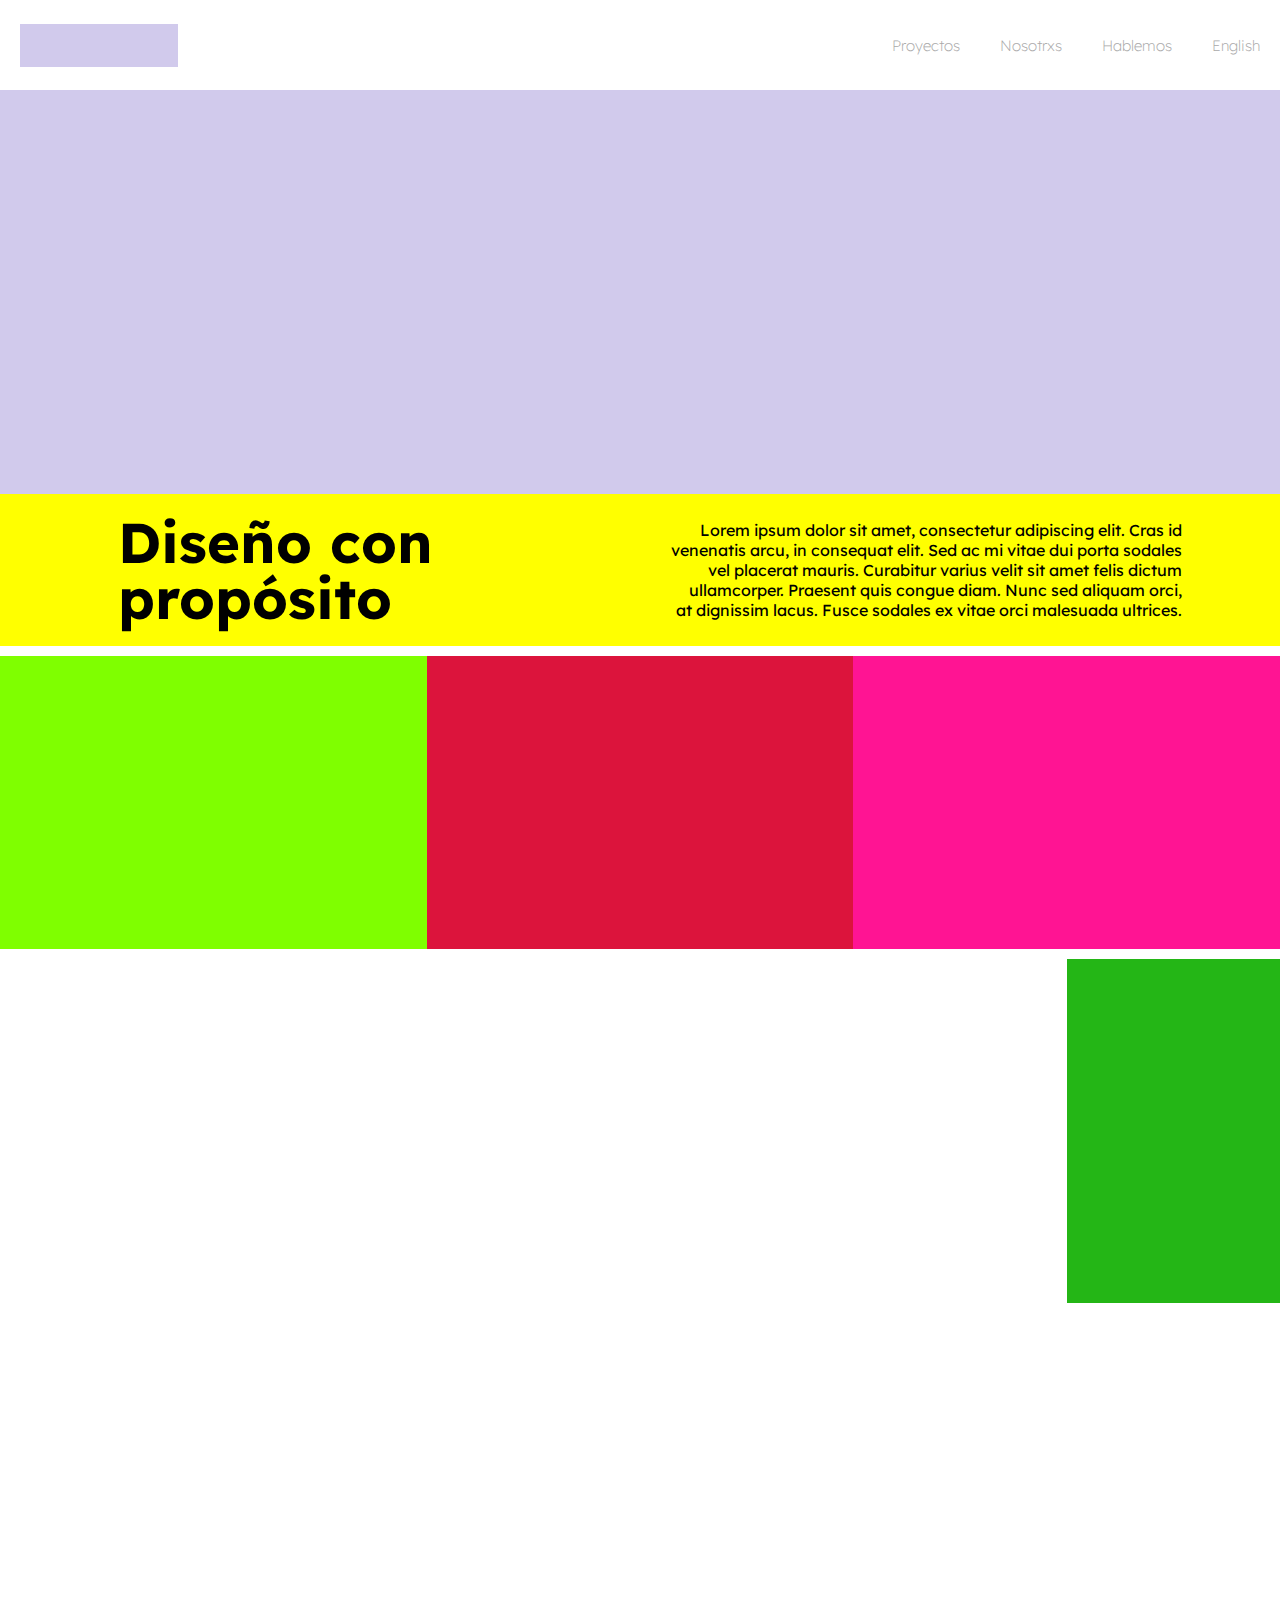
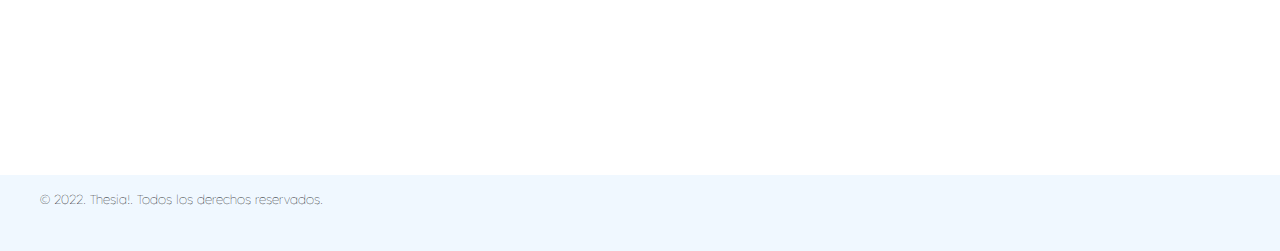
==== index.html @ 82d1ef0d "SASS" ====
<!DOCTYPE html>
<html lang="en">

<head>
    <meta charset="UTF-8">
    <meta http-equiv="X-UA-Compatible" content="IE=edge">
    <meta name="viewport" content="width=device-width, initial-scale=1.0">

    <!-- Libreria de animacion -->
    <link rel="stylesheet" href="https://cdnjs.cloudflare.com/ajax/libs/animate.css/4.1.1/animate.min.css">

    <!-- Estilo -->
    <link rel="stylesheet" href="./css/style.css">

    <!-- Fuentes -->
    <link rel="preconnect" href="https://fonts.googleapis.com">
    <link rel="preconnect" href="https://fonts.gstatic.com" crossorigin>
    <link href="https://fonts.googleapis.com/css2?family=Lexend:wght@300;500;600;700&display=swap" rel="stylesheet">

    <!-- FavIcon -->
    <link rel="shortcut icon" href="../img/THS-fav-icon.png">

    <title>Thesia</title>
</head>

<body>
    <div class="grilla">
        <!-- Header -->
        <div class="header">
            <a class="headerLogo" href="./index.html"><img src="./img/THS-logo.png"></a>

            <nav class="navFlex">

                <ul class="headerMenu">
                    <li>
                        <a class="linkHeaderMenu" href="#">English</a>
                    </li>

                    <li>
                        <a class="linkHeaderMenu" href="./pages/hablemos.html">Hablemos</a>
                    </li>

                    <li>
                        <a class="linkHeaderMenu" href="./pages/nosotrxs.html">Nosotrxs</a>
                    </li>

                    <li>
                        <a class="linkHeaderMenu" href="./pages/proyectos.html">Proyectos</a>
                    </li>
                </ul>
            </nav>
        </div>

        <!-- Banner Home Principal -->
        <div class="wow animate__animated animate__fadeInUp homeBanner">
            <img class="imgBannerPrincipal" src="./img/THS-home-slide.png" alt="">
        </div>

        <!-- Diseño con proposito -->
        <div class="wow animate__animated animate__fadeInUp diseñoProposito">
            <h2 class="diseñoTitulo">Diseño con<br>propósito</h2>
            <p class="diseñoParrafo">Lorem ipsum dolor sit amet, consectetur adipiscing elit. Cras id venenatis arcu, in
                consequat elit. Sed ac mi vitae dui porta sodales vel placerat mauris. Curabitur varius velit sit amet
                felis dictum ullamcorper. Praesent quis congue diam. Nunc sed aliquam orci, at dignissim lacus. Fusce
                sodales ex vitae orci malesuada ultrices.</p>
        </div>

        <!-- Galeria de proyectos -->
        <!-- FILA 1 -->
        <div class="img1 wow animate__animated animate__fadeInUp">

        </div>
        <div class="img2 wow animate__animated animate__fadeInUp">

        </div>
        <div class="img3 wow animate__animated animate__fadeInUp">

        </div>

        <!-- FILA2 -->
        <div class="img4 wow animate__animated animate__fadeInUp">

        </div>
        <div class="img5 wow animate__animated animate__fadeInUp">

        </div>
        <div class="img6 wow animate__animated animate__fadeInUp">

        </div>
        <div class="boton">
            <a class="wow animate__animated animate__fadeInUp segundaLineaBoton" href="./pages/proyectos.html"> Ver <br>
                proyectos</a>
        </div>

        <!-- Somos lo que diseñamos -->
        <div class="diseñoSomos wow animate__animated animate__fadeInUp">
            <h2 class="diseñoTitulo">Diseño con<br>propósito</h2>
            <p class="diseñoParrafo">Lorem ipsum dolor sit amet, consectetur adipiscing elit. Cras id venenatis arcu, in
                consequat elit. Sed ac mi vitae dui porta sodales vel placerat mauris. Curabitur varius velit sit amet
                felis dictum ullamcorper. Praesent quis congue diam. Nunc sed aliquam orci, at dignissim lacus. Fusce
                sodales ex vitae orci malesuada ultrices.</p>
        </div>

        <!-- Banner Arboles -->
        <div class="wow animate__animated animate__fadeInUp bannerArboles">
            <img class="imgArboles" src="./img/THS-Banner-arboles.png" alt="Banner arboles">
        </div>

        <!-- Footer -->
        <div class="footer">
            <br>
            <p class="footer">© 2022. Thesia!. Todos los derechos reservados.</p>
        </div>
    </div>

    <!-- WOW -->
    <script src="./js/wow.js"></script>
    <script>
        new WOW().init();
    </script>

</body>

</html>
---- css/style.css ----
@charset "UTF-8";
/* Reseteo CSS */
* {
  margin: 0;
  padding: 0;
  list-style: none;
  text-decoration: none;
  border: none;
  outline: none; }

/* Fuentes */
/* Fuentes */
h2 {
  font-family: 'Lexend', sans-serif; }

p {
  font-family: 'Lexend', sans-serif; }

h3 {
  font-family: 'Lexend', sans-serif; }

h4 {
  font-family: 'Lexend', sans-serif; }

a {
  font-family: 'Lexend', sans-serif; }

/* Index */
/* Grilla Index */
.grilla {
  display: grid;
  grid-template-columns: 1fr 1fr 1fr 1fr 1fr 1fr;
  grid-template-rows: 90px 0.4fr 0.4fr 0.3fr 0.3fr 0.3fr 0.3fr 0.4fr 0.3fr 0.5fr 0.15fr;
  gap: 0px 0px;
  grid-auto-flow: row;
  grid-template-areas: "header header header header header header" "homeBanner homeBanner homeBanner homeBanner homeBanner homeBanner" "homeBanner homeBanner homeBanner homeBanner homeBanner homeBanner" "diseñoProposito diseñoProposito diseñoProposito diseñoProposito diseñoProposito diseñoProposito" "img1 img1 img2 img2 img3 img3" "img1 img1 img2 img2 img3 img3" "img4 img5 img5 img6 img6 boton" "img4 img5 img5 img6 img6 boton" "diseñoSomos diseñoSomos diseñoSomos diseñoSomos diseñoSomos diseñoSomos" "bannerArboles bannerArboles bannerArboles bannerArboles bannerArboles bannerArboles" "footer footer footer footer footer footer"; }

.header {
  grid-area: header;
  display: flex;
  flex-direction: row;
  justify-content: space-between;
  padding-left: 20px; }

.homeBanner {
  grid-area: homeBanner;
  background-color: blue; }

.diseñoProposito {
  grid-area: diseñoProposito;
  background-color: yellow;
  display: flex;
  flex-direction: row;
  flex-wrap: wrap;
  justify-content: space-around;
  align-items: center; }

.img1 {
  grid-area: img1;
  background-color: chartreuse;
  margin-top: 10px; }

.img2 {
  grid-area: img2;
  background-color: crimson;
  margin-top: 10px; }

.img3 {
  grid-area: img3;
  background-color: deeppink;
  margin-top: 10px; }

.img4 {
  grid-area: img4;
  background-color: khaki;
  margin-top: 10px; }

.img5 {
  grid-area: img5;
  background-color: olivedrab;
  margin-top: 10px; }

.img6 {
  grid-area: img6;
  background-color: salmon;
  margin-top: 10px; }

.boton {
  grid-area: boton;
  background-color: #24b616;
  margin-top: 10px;
  display: flex;
  align-items: center; }

.diseñoSomos {
  grid-area: diseñoSomos;
  background-color: plum;
  display: flex;
  flex-direction: row;
  flex-wrap: wrap;
  justify-content: space-around;
  align-items: center; }

.bannerArboles {
  grid-area: bannerArboles;
  background-color: powderblue; }

.footer {
  grid-area: footer;
  font-weight: 100;
  font-size: 13px;
  background-color: aliceblue;
  padding-left: 20px; }

/* Header */
.navFlex {
  display: flex;
  align-items: center; }

.headerLogo {
  display: flex;
  align-items: center; }

.headerMenu {
  display: flex;
  flex-direction: row-reverse;
  justify-content: space-between; }

.linkHeaderMenu {
  padding-left: 20px;
  padding-right: 20px;
  font-size: 15px;
  text-align: right;
  font-weight: 200;
  color: darkgray; }

.linkHeaderMenu:hover {
  font-weight: 500;
  color: #d1caec;
  text-decoration: underline; }

/* BannerHome */
.imgBannerPrincipal {
  width: 100%; }

/* Diseño con proposito y Somos lo que diseñamos */
.diseñoTitulo {
  font-family: 'Lexend', sans-serif;
  font-size: 56px;
  text-align: left;
  padding-left: 20px;
  line-height: 56px; }

.diseñoParrafo {
  font-family: 'Lexend', sans-serif;
  width: 40%;
  padding-left: 40px;
  text-align: right; }

/* Galeria de proyectos */
.imgGeneral {
  display: flex;
  align-items: center;
  justify-content: center; }

.segundaLineaBoton {
  font-size: 56px;
  text-align: left;
  font-weight: 900;
  color: #000000;
  line-height: 50px;
  position: absolute;
  left: 75%; }

/* Banner Arboles */
.imgArboles {
  width: 100%; }

/* Proyectos */
/* PAGINA PROYECTOS */
.grillaProyectos {
  display: grid;
  grid-template-columns: 1fr 1fr 1fr;
  grid-template-rows: 90px 0.3fr 0.5fr 1fr 1fr 1fr 0.15fr;
  gap: 0px 0px;
  grid-auto-flow: row;
  grid-template-areas: "header header header" "tituloProyectos tituloProyectos tituloProyectos" "menuProyectos menuProyectos menuProyectos" "imgPro1 imgPro2 imgPro3" "imgPro4 imgPro5 imgPro6" "imgPro7 imgPro8 imgPro9" "footer footer footer"; }

.header {
  grid-area: header; }

.tituloProyectos {
  grid-area: tituloProyectos;
  font-family: 'Lexend', sans-serif;
  font-size: 36px;
  text-align: left;
  padding-left: 20px; }

.menuProyectos {
  grid-area: menuProyectos; }

.imgPro1 {
  grid-area: imgPro1;
  display: flex;
  justify-content: center;
  background-color: #484747;
  overflow: hidden; }

.imgPro2 {
  grid-area: imgPro2;
  display: flex;
  justify-content: center;
  background-color: aquamarine;
  overflow: hidden; }

.imgPro3 {
  grid-area: imgPro3;
  display: flex;
  justify-content: center;
  background-color: brown;
  overflow: hidden; }

.imgPro4 {
  grid-area: imgPro4;
  display: flex;
  justify-content: center;
  background-color: cadetblue;
  overflow: hidden; }

.imgPro5 {
  grid-area: imgPro5;
  display: flex;
  justify-content: center;
  background-color: crimson;
  overflow: hidden; }

.imgPro6 {
  grid-area: imgPro6;
  display: flex;
  justify-content: center;
  background-color: darkviolet;
  overflow: hidden; }

.imgPro7 {
  grid-area: imgPro7;
  display: flex;
  justify-content: center;
  background-color: deeppink;
  overflow: hidden; }

.imgPro8 {
  grid-area: imgPro8;
  display: flex;
  justify-content: center;
  background-color: gold;
  overflow: hidden; }

.imgPro9 {
  grid-area: imgPro9;
  display: flex;
  justify-content: center;
  background-color: lightsalmon;
  overflow: hidden; }

.footer {
  grid-area: footer; }

/* Menu de proyectos */
.proyectosMenu {
  display: flex;
  flex-direction: row;
  justify-content: space-around;
  margin-bottom: 2%;
  margin-top: 3%; }

.proyectoBoton {
  font-size: 17px;
  font-weight: 100;
  border: solid 1px #484747;
  padding: 9px;
  border-radius: 30px; }

.proyectoBoton:hover {
  background-color: #484747; }

.proyectoLink {
  color: #484747; }

.proyectoLink:hover {
  color: azure; }

/* Nosotros */
/* Grilla Nosotrxs */
.grillaNosotrxs {
  display: grid;
  grid-template-columns: 0.3fr 1fr 1fr 1fr 1fr 0.3fr;
  grid-template-rows: 90px 1fr 1fr 1fr 1fr 1fr 1fr 0.15fr;
  gap: 0px 0px;
  grid-auto-flow: row;
  grid-template-areas: "header header header header header header" "Banner-Nosotrxs Banner-Nosotrxs Banner-Nosotrxs Banner-Nosotrxs Banner-Nosotrxs Banner-Nosotrxs" "Banner-Nosotrxs Banner-Nosotrxs Banner-Nosotrxs Banner-Nosotrxs Banner-Nosotrxs Banner-Nosotrxs" ". card1 card1 card2 card2 ." ". card1 card1 card2 card2 ." ". card3 card3 card4 card4 ." ". card3 card3 card4 card4 ." "footerNosotrxs footerNosotrxs footerNosotrxs footerNosotrxs footerNosotrxs footerNosotrxs"; }

.header {
  grid-area: header; }

.Banner-Nosotrxs {
  grid-area: Banner-Nosotrxs; }

.card1 {
  grid-area: card1;
  display: flex;
  flex-direction: column;
  align-items: center;
  margin-top: 5%; }

.card2 {
  grid-area: card2;
  display: flex;
  flex-direction: column;
  align-items: center;
  margin-top: 5%; }

.card3 {
  grid-area: card3;
  display: flex;
  flex-direction: column;
  align-items: center;
  margin-top: 8%; }

.card4 {
  grid-area: card4;
  display: flex;
  flex-direction: column;
  align-items: center;
  margin-top: 8%; }

.footerNosotrxs {
  grid-area: footerNosotrxs; }

/* Nosotrxs */
.nosotrosBanner {
  width: 100%; }

/* Cards */
.nosotrosCardImg {
  width: 25%; }

.nosotrosCardTitulo {
  font-size: 32px;
  text-align: center; }

.nosotrosCardTxt {
  padding-top: 3%;
  font-size: 14px;
  text-align: center;
  width: 85%; }

/* Footer */
.footerNos {
  grid-area: footer;
  font-weight: 100;
  font-size: 13px;
  background-color: aliceblue;
  padding-left: 20px;
  margin-top: 3%; }

/* Hablemos */
/* Grilla Hablemos */
.grillaHablemos {
  display: grid;
  grid-template-columns: 0.1fr 1fr 1fr 0.1fr;
  grid-template-rows: 90px 0.2fr 1fr 0.15fr;
  gap: 0px 0px;
  grid-auto-flow: row;
  grid-template-areas: "header header header header" ". hablemosTxt contactos ." "bannerHablemos bannerHablemos bannerHablemos bannerHablemos" "footer footer footer footer"; }

.header {
  grid-area: header; }

.hablemosTxt {
  grid-area: hablemosTxt;
  background-color: yellow;
  flex-wrap: wrap;
  text-align: left;
  padding-top: 5%; }

.contactos {
  grid-area: contactos;
  padding-left: 5%; }

.bannerHablemos {
  grid-area: bannerHablemos; }

.footer {
  grid-area: footer; }

/* Hablemos columna izquierda */
.hablemosTitulo {
  font-size: 56px;
  text-align: left;
  line-height: 56px; }

.hablemosParrafo {
  display: block;
  width: 60%;
  text-align: left; }

.contactosFila1 {
  display: flex;
  flex-direction: row;
  align-items: center;
  padding-top: 10%; }

.contactosFila2 {
  display: flex;
  flex-direction: row;
  align-items: center;
  padding-top: 1%; }

.contactosTxt {
  padding-left: 1%;
  font-size: 25px; }

.hablemosBanner {
  width: 100%;
  padding-top: 3%; }

/* MEDIA QUERYS */
/* Chico */
@media (max-width: 768px) and (min-width: 150px) {
  .grilla {
    grid-template-rows: 110px 0.5fr 0.19fr 0.2fr 0.3fr 0.3fr 0.3fr 0.4fr 0.3fr 0.5fr 0.15fr; }
  .header {
    grid-area: header;
    display: flex;
    flex-direction: column;
    align-items: center;
    padding-top: 2%;
    margin-bottom: 3%; }
  .diseñoProposito {
    grid-area: diseñoProposito;
    background-color: yellow;
    display: flex;
    flex-direction: column; }
  .diseñoTitulo {
    font-family: 'Lexend', sans-serif;
    font-size: 56px;
    text-align: center;
    line-height: 56px;
    padding-top: 5%; }
  .diseñoParrafo {
    font-family: 'Lexend', sans-serif;
    width: 40%;
    text-align: center;
    width: 90%;
    padding-top: 5%; }
  .segundaLineaBoton {
    font-size: 30px;
    text-align: left;
    font-weight: 900;
    color: #000000;
    line-height: 30px;
    position: absolute;
    left: 55%; }
  /* PAGINA PROYECTOS */
  .proyectosMenu {
    display: flex;
    flex-direction: row;
    flex-wrap: wrap;
    justify-content: center;
    margin-bottom: 2%;
    margin-top: 3%; }
  .proyectoBoton {
    font-size: 12px;
    font-weight: 100;
    border: solid 1px #484747;
    padding: 9px;
    border-radius: 30px;
    margin: 4px; }
  .grillaProyectos {
    grid-template-rows: 110px 0.3fr 0.5fr 1fr 1fr 1fr 0.15fr; }
  /* Nosotros */
  .grillaNosotrxs {
    grid-template-rows: 110px 0.7fr 0.28fr 1fr 1fr 1fr 1fr 0.15fr; }
  .card1 {
    grid-area: card1;
    display: flex;
    flex-direction: column;
    align-items: center;
    margin-top: 8%; }
  .card2 {
    grid-area: card2;
    display: flex;
    flex-direction: column;
    align-items: center;
    margin-top: 8%; }
  .nosotrosCardImg {
    width: 40%; }
  .nosotrosCardTitulo {
    font-size: 25px;
    text-align: center; }
  /* Hablemos */
  .grillaHablemos {
    display: grid;
    grid-template-columns: 0.1fr 1fr 1fr 0.1fr;
    grid-template-rows: 110px 0.6fr 0.4fr 1fr 0.15fr;
    gap: 0px 0px;
    grid-auto-flow: row;
    grid-template-areas: "header header header header" "hablemosTxt hablemosTxt hablemosTxt hablemosTxt" "contactos contactos contactos contactos" "bannerHablemos bannerHablemos bannerHablemos bannerHablemos" "footer footer footer footer"; }
  .contactosFila1 {
    padding-top: 5%; }
  .contactosFila2 {
    padding-top: 1%; }
  .hablemosTitulo {
    padding-left: 3%; }
  .hablemosParrafo {
    padding-left: 3%; } }

/* Mediano */
@media (max-width: 992px) and (min-width: 769px) {
  /* Index */
  .segundaLineaBoton {
    font-size: 56px;
    text-align: left;
    font-weight: 900;
    color: #000000;
    line-height: 50px;
    position: absolute;
    left: 60%; }
  /* Nosotrxs */
  .grillaNosotrxs {
    grid-template-rows: 90px 0.4fr 1fr 1fr 1fr 1fr 1fr 0.15fr; }
  .grillaHablemos {
    display: grid;
    grid-template-columns: 0.1fr 1fr 1fr 0.1fr;
    grid-template-rows: 90px 0.6fr 0.4fr 1fr 0.15fr;
    gap: 0px 0px;
    grid-auto-flow: row;
    grid-template-areas: "header header header header" "hablemosTxt hablemosTxt hablemosTxt hablemosTxt" "contactos contactos contactos contactos" "bannerHablemos bannerHablemos bannerHablemos bannerHablemos" "footer footer footer footer"; }
  .contactosFila1 {
    padding-top: 5%; }
  .contactosFila2 {
    padding-top: 1%; }
  .hablemosTitulo {
    padding-left: 3%; }
  .hablemosParrafo {
    padding-left: 3%; }
  /* Proyectos */
  .proyectoBoton {
    font-size: 13px;
    font-weight: 100;
    border: solid 1px #484747;
    padding: 9px;
    border-radius: 30px; } }

/* Grande */
@media (max-width: 1200px) and (min-width: 993px) {
  /* Index */
  .grilla {
    grid-template-rows: 90px 0.4fr 0.4fr 0.6fr 0.3fr 0.3fr 0.3fr 0.4fr 0.6fr 0.5fr 0.15fr; }
  .segundaLineaBoton {
    font-size: 56px;
    text-align: left;
    font-weight: 900;
    color: #000000;
    line-height: 50px;
    position: absolute;
    left: 70%; } }
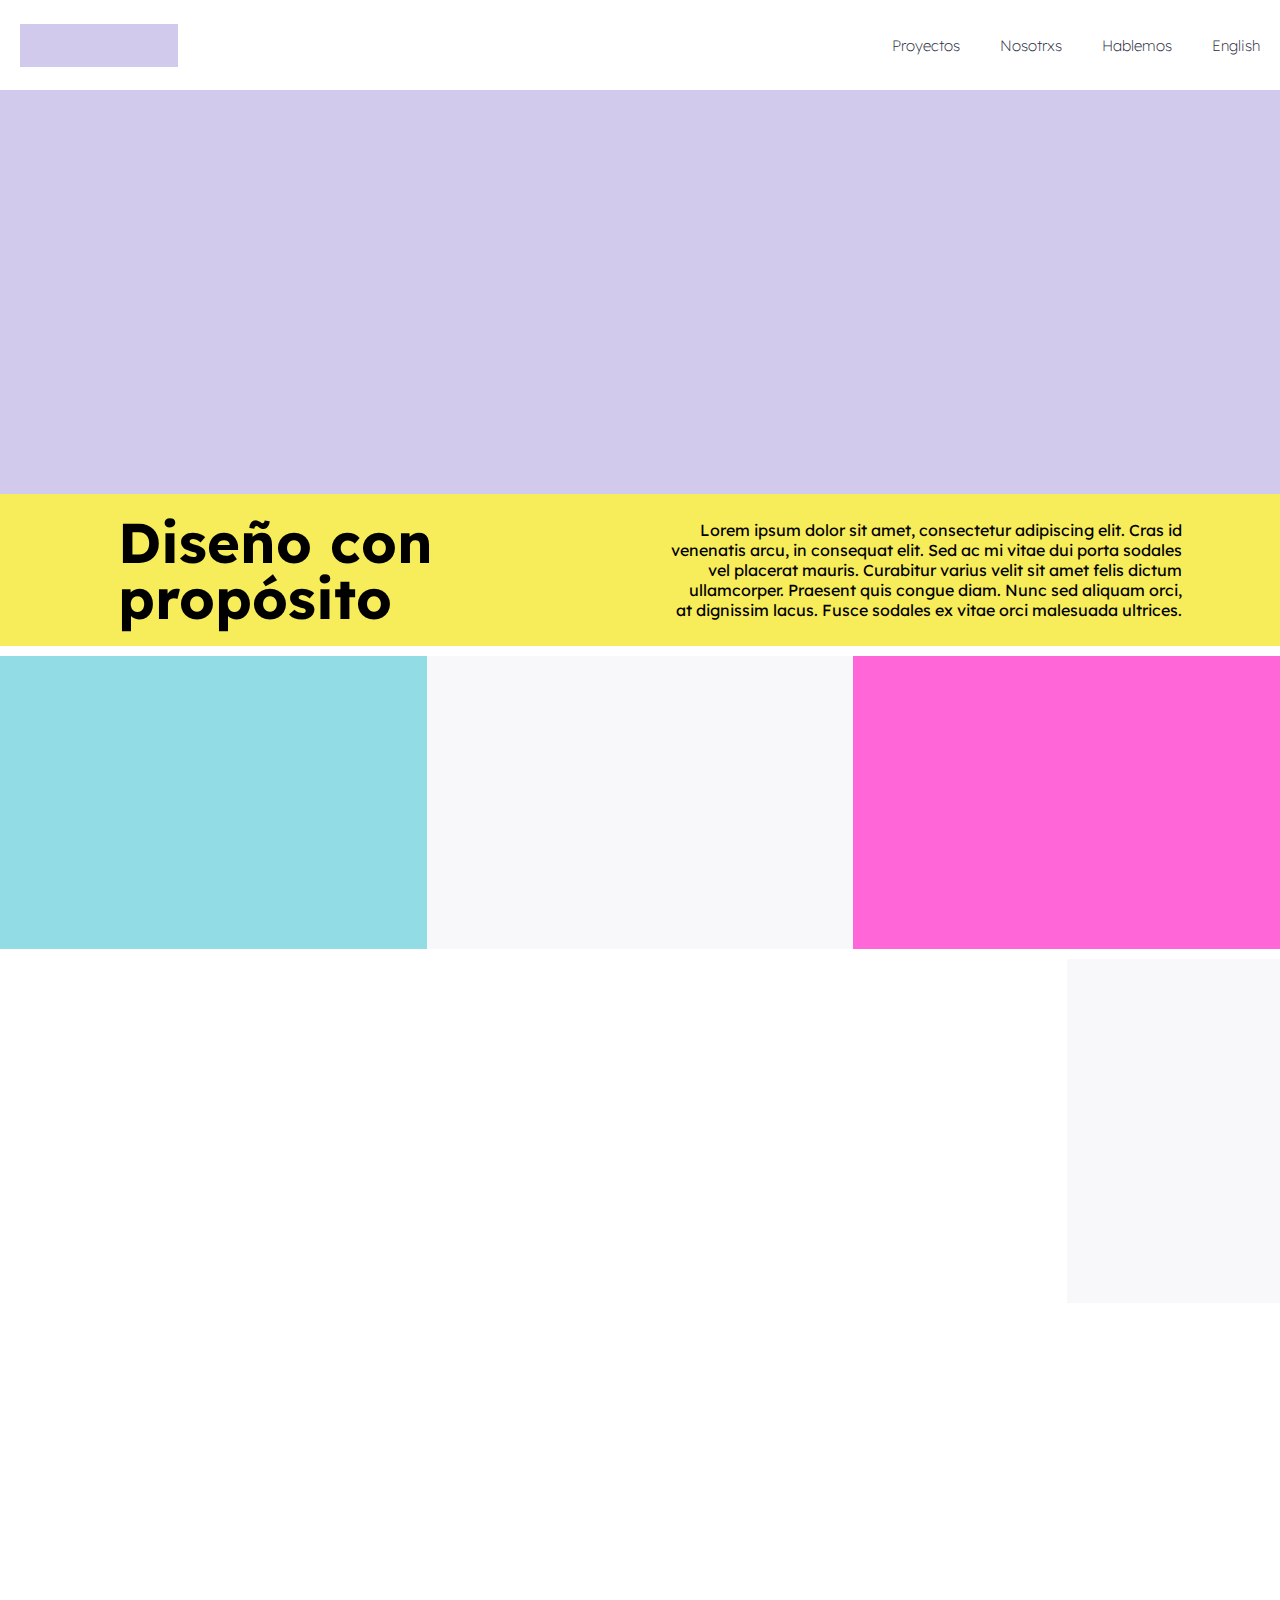
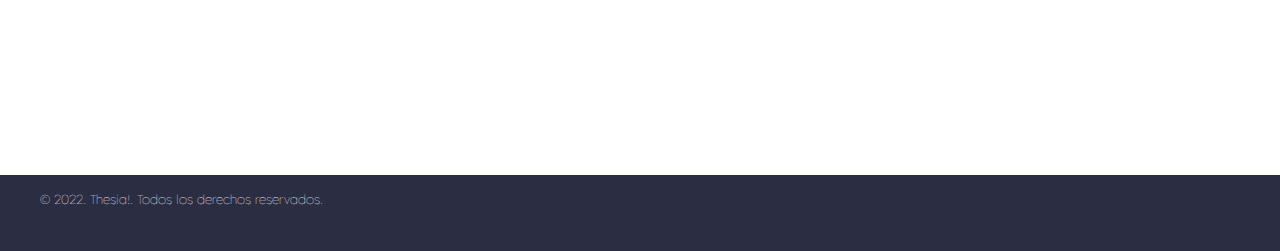
==== commit 61b9ee52: "Sume SEO y cambios en SASS" ====
--- a/index.html
+++ b/index.html
@@ -5,6 +5,10 @@
     <meta charset="UTF-8">
     <meta http-equiv="X-UA-Compatible" content="IE=edge">
     <meta name="viewport" content="width=device-width, initial-scale=1.0">
+    <meta name="keywords"
+        content="diseño grafico, diseño, ilustracion, diseño editorial, UXUI, packaging, fotografia, branding, redes sociales, web, motion graphics">
+    <meta name="description" content="estudio de diseño grafico especializado en diseño editorial">
+    <title>Thesia</title>
 
     <!-- Libreria de animacion -->
     <link rel="stylesheet" href="https://cdnjs.cloudflare.com/ajax/libs/animate.css/4.1.1/animate.min.css">
@@ -20,7 +24,6 @@
     <!-- FavIcon -->
     <link rel="shortcut icon" href="../img/THS-fav-icon.png">
 
-    <title>Thesia</title>
 </head>
 
 <body>
@@ -53,7 +56,7 @@
 
         <!-- Banner Home Principal -->
         <div class="wow animate__animated animate__fadeInUp homeBanner">
-            <img class="imgBannerPrincipal" src="./img/THS-home-slide.png" alt="">
+            <img class="imgBannerPrincipal" src="./img/THS-home-slide.png" alt="Banner principal">
         </div>
 
         <!-- Diseño con proposito -->
--- a/css/style.css
+++ b/css/style.css
@@ -10,21 +10,11 @@
 
 /* Fuentes */
 /* Fuentes */
-h2 {
+h2, p, h3, h4, a {
   font-family: 'Lexend', sans-serif; }
 
-p {
-  font-family: 'Lexend', sans-serif; }
-
-h3 {
-  font-family: 'Lexend', sans-serif; }
-
-h4 {
-  font-family: 'Lexend', sans-serif; }
-
-a {
-  font-family: 'Lexend', sans-serif; }
-
+/* Colores */
+/* Colores */
 /* Index */
 /* Grilla Index */
 .grilla {
@@ -45,20 +35,46 @@
  "bannerArboles bannerArboles bannerArboles bannerArboles bannerArboles bannerArboles"  "footer footer footer footer footer footer"; }
 
+/* Header */
 .header {
   grid-area: header;
   display: flex;
   flex-direction: row;
   justify-content: space-between;
   padding-left: 20px; }
-
+  .header .navFlex {
+    display: flex;
+    align-items: center; }
+  .header .headerLogo {
+    display: flex;
+    align-items: center; }
+  .header .headerMenu {
+    display: flex;
+    flex-direction: row-reverse;
+    justify-content: space-between; }
+  .header .linkHeaderMenu {
+    padding-left: 20px;
+    padding-right: 20px;
+    font-size: 15px;
+    text-align: right;
+    font-weight: 200;
+    color: #2B2D42; }
+  .header .linkHeaderMenu:hover {
+    font-weight: 500;
+    color: #92DCE5;
+    text-decoration: underline; }
+
+/* BannerHome */
 .homeBanner {
   grid-area: homeBanner;
   background-color: blue; }
-
+  .homeBanner .imgBannerPrincipal {
+    width: 100%; }
+
+/* Diseño con proposito y Somos lo que diseñamos */
 .diseñoProposito {
   grid-area: diseñoProposito;
-  background-color: yellow;
+  background-color: #F7EC59;
   display: flex;
   flex-direction: row;
   flex-wrap: wrap;
@@ -67,105 +83,65 @@
 
 .img1 {
   grid-area: img1;
-  background-color: chartreuse;
+  background-color: #92DCE5;
   margin-top: 10px; }
 
 .img2 {
   grid-area: img2;
-  background-color: crimson;
+  background-color: #F8F7F9;
   margin-top: 10px; }
 
 .img3 {
   grid-area: img3;
-  background-color: deeppink;
+  background-color: #FF66D8;
   margin-top: 10px; }
 
 .img4 {
   grid-area: img4;
-  background-color: khaki;
+  background-color: #F8F7F9;
   margin-top: 10px; }
 
 .img5 {
   grid-area: img5;
-  background-color: olivedrab;
+  background-color: #92DCE5;
   margin-top: 10px; }
 
 .img6 {
   grid-area: img6;
-  background-color: salmon;
+  background-color: #FF66D8;
   margin-top: 10px; }
 
 .boton {
   grid-area: boton;
-  background-color: #24b616;
+  background-color: #F8F7F9;
   margin-top: 10px;
   display: flex;
   align-items: center; }
 
 .diseñoSomos {
   grid-area: diseñoSomos;
-  background-color: plum;
+  background-color: #FF66D8;
   display: flex;
   flex-direction: row;
   flex-wrap: wrap;
   justify-content: space-around;
   align-items: center; }
 
+/* Banner Arboles */
 .bannerArboles {
   grid-area: bannerArboles;
-  background-color: powderblue; }
-
+  background-color: #92DCE5; }
+  .bannerArboles .imgArboles {
+    width: 100%; }
+
+/* Footer */
 .footer {
   grid-area: footer;
   font-weight: 100;
   font-size: 13px;
-  background-color: aliceblue;
-  padding-left: 20px; }
-
-/* Header */
-.navFlex {
-  display: flex;
-  align-items: center; }
-
-.headerLogo {
-  display: flex;
-  align-items: center; }
-
-.headerMenu {
-  display: flex;
-  flex-direction: row-reverse;
-  justify-content: space-between; }
-
-.linkHeaderMenu {
+  background-color: #2B2D42;
   padding-left: 20px;
-  padding-right: 20px;
-  font-size: 15px;
-  text-align: right;
-  font-weight: 200;
-  color: darkgray; }
-
-.linkHeaderMenu:hover {
-  font-weight: 500;
-  color: #d1caec;
-  text-decoration: underline; }
-
-/* BannerHome */
-.imgBannerPrincipal {
-  width: 100%; }
-
-/* Diseño con proposito y Somos lo que diseñamos */
-.diseñoTitulo {
-  font-family: 'Lexend', sans-serif;
-  font-size: 56px;
-  text-align: left;
-  padding-left: 20px;
-  line-height: 56px; }
-
-.diseñoParrafo {
-  font-family: 'Lexend', sans-serif;
-  width: 40%;
-  padding-left: 40px;
-  text-align: right; }
+  color: #F8F7F9; }
 
 /* Galeria de proyectos */
 .imgGeneral {
@@ -182,9 +158,18 @@
   position: absolute;
   left: 75%; }
 
-/* Banner Arboles */
-.imgArboles {
-  width: 100%; }
+.diseñoTitulo {
+  font-family: 'Lexend', sans-serif;
+  font-size: 56px;
+  text-align: left;
+  padding-left: 20px;
+  line-height: 56px; }
+
+.diseñoParrafo {
+  font-family: 'Lexend', sans-serif;
+  width: 40%;
+  padding-left: 40px;
+  text-align: right; }
 
 /* Proyectos */
 /* PAGINA PROYECTOS */
@@ -214,6 +199,24 @@
 
 .menuProyectos {
   grid-area: menuProyectos; }
+  .menuProyectos .proyectosMenu {
+    display: flex;
+    flex-direction: row;
+    justify-content: space-around;
+    margin-bottom: 2%;
+    margin-top: 3%; }
+  .menuProyectos .proyectoBoton {
+    font-size: 17px;
+    font-weight: 100;
+    border: solid 1px #484747;
+    padding: 9px;
+    border-radius: 30px; }
+  .menuProyectos .proyectoBoton:hover {
+    background-color: #484747; }
+  .menuProyectos .proyectoLink {
+    color: #484747; }
+  .menuProyectos .proyectoLink:hover {
+    color: azure; }
 
 .imgPro1 {
   grid-area: imgPro1;
@@ -280,30 +283,6 @@
 
 .footer {
   grid-area: footer; }
-
-/* Menu de proyectos */
-.proyectosMenu {
-  display: flex;
-  flex-direction: row;
-  justify-content: space-around;
-  margin-bottom: 2%;
-  margin-top: 3%; }
-
-.proyectoBoton {
-  font-size: 17px;
-  font-weight: 100;
-  border: solid 1px #484747;
-  padding: 9px;
-  border-radius: 30px; }
-
-.proyectoBoton:hover {
-  background-color: #484747; }
-
-.proyectoLink {
-  color: #484747; }
-
-.proyectoLink:hover {
-  color: azure; }
 
 /* Nosotros */
 /* Grilla Nosotrxs */
@@ -327,6 +306,8 @@
 
 .Banner-Nosotrxs {
   grid-area: Banner-Nosotrxs; }
+  .Banner-Nosotrxs .nosotrosBanner {
+    width: 100%; }
 
 .card1 {
   grid-area: card1;
@@ -358,11 +339,15 @@
 
 .footerNosotrxs {
   grid-area: footerNosotrxs; }
+  .footerNosotrxs .footerNos {
+    grid-area: footer;
+    font-weight: 100;
+    font-size: 13px;
+    background-color: #2B2D42;
+    padding-left: 20px;
+    color: #F8F7F9; }
 
 /* Nosotrxs */
-.nosotrosBanner {
-  width: 100%; }
-
 /* Cards */
 .nosotrosCardImg {
   width: 25%; }
@@ -376,15 +361,6 @@
   font-size: 14px;
   text-align: center;
   width: 85%; }
-
-/* Footer */
-.footerNos {
-  grid-area: footer;
-  font-weight: 100;
-  font-size: 13px;
-  background-color: aliceblue;
-  padding-left: 20px;
-  margin-top: 3%; }
 
 /* Hablemos */
 /* Grilla Hablemos */
@@ -408,47 +384,40 @@
   flex-wrap: wrap;
   text-align: left;
   padding-top: 5%; }
+  .hablemosTxt .hablemosTitulo {
+    font-size: 56px;
+    text-align: left;
+    line-height: 56px; }
+  .hablemosTxt .hablemosParrafo {
+    display: block;
+    width: 60%;
+    text-align: left; }
 
 .contactos {
   grid-area: contactos;
   padding-left: 5%; }
+  .contactos .contactosFila1 {
+    display: flex;
+    flex-direction: row;
+    align-items: center;
+    padding-top: 10%; }
+  .contactos .contactosFila2 {
+    display: flex;
+    flex-direction: row;
+    align-items: center;
+    padding-top: 1%; }
+  .contactos .contactosTxt {
+    padding-left: 1%;
+    font-size: 25px; }
 
 .bannerHablemos {
   grid-area: bannerHablemos; }
+  .bannerHablemos .hablemosBanner {
+    width: 100%;
+    padding-top: 3%; }
 
 .footer {
   grid-area: footer; }
-
-/* Hablemos columna izquierda */
-.hablemosTitulo {
-  font-size: 56px;
-  text-align: left;
-  line-height: 56px; }
-
-.hablemosParrafo {
-  display: block;
-  width: 60%;
-  text-align: left; }
-
-.contactosFila1 {
-  display: flex;
-  flex-direction: row;
-  align-items: center;
-  padding-top: 10%; }
-
-.contactosFila2 {
-  display: flex;
-  flex-direction: row;
-  align-items: center;
-  padding-top: 1%; }
-
-.contactosTxt {
-  padding-left: 1%;
-  font-size: 25px; }
-
-.hablemosBanner {
-  width: 100%;
-  padding-top: 3%; }
 
 /* MEDIA QUERYS */
 /* Chico */
@@ -599,3 +568,5 @@
     line-height: 50px;
     position: absolute;
     left: 70%; } }
+
+/* Estilo Proyecto Galeria */
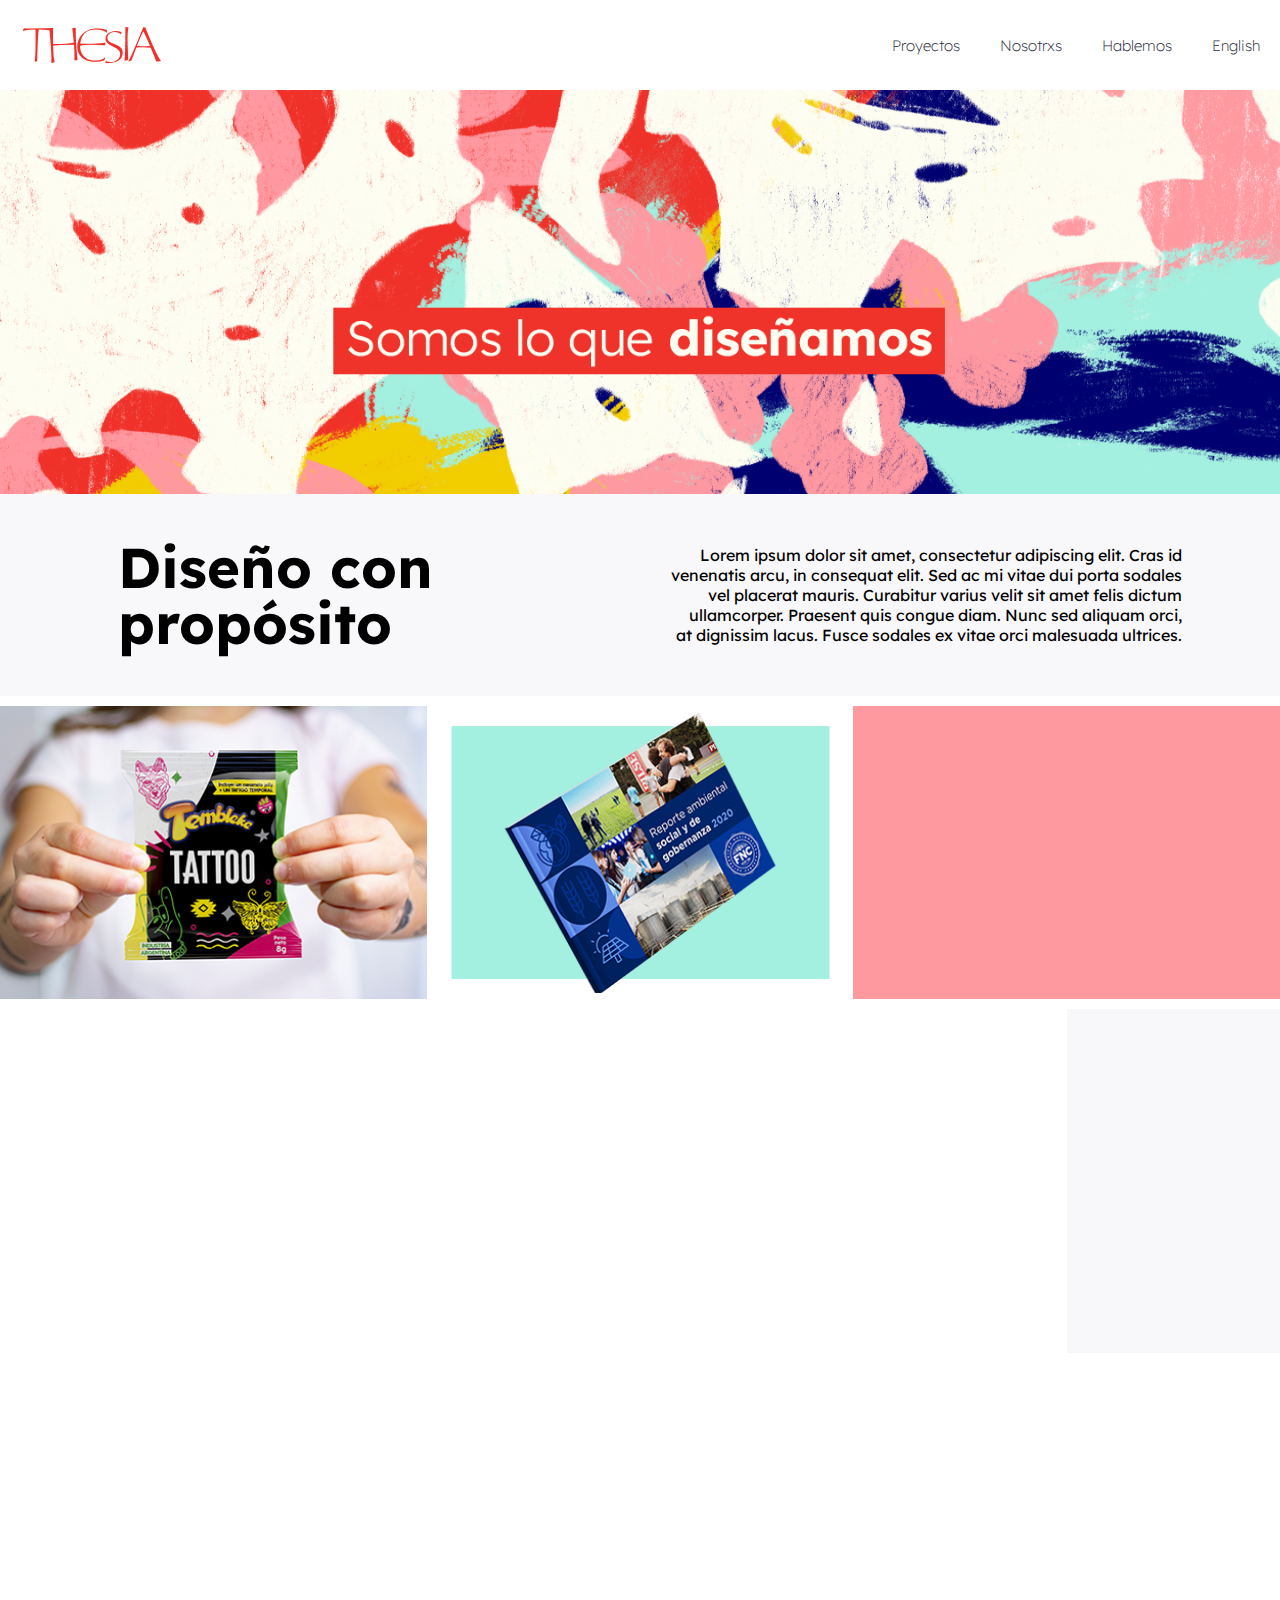
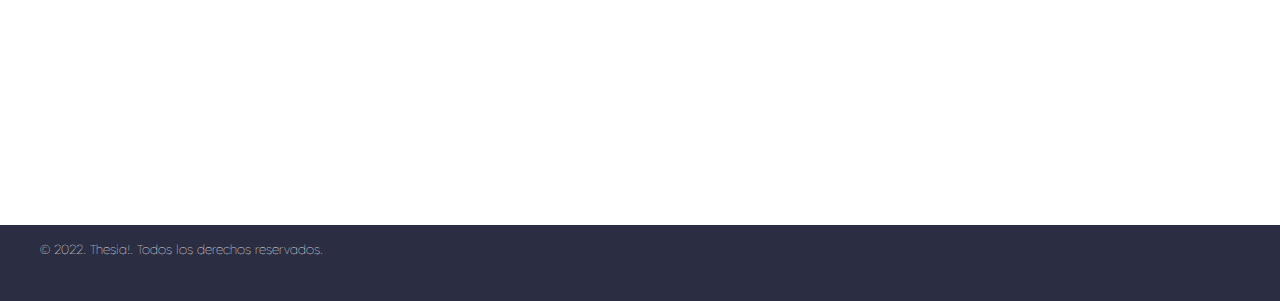
==== commit 9c5b6ce4: "Empecé a agregar contenido" ====
--- a/index.html
+++ b/index.html
@@ -56,7 +56,7 @@
 
         <!-- Banner Home Principal -->
         <div class="wow animate__animated animate__fadeInUp homeBanner">
-            <img class="imgBannerPrincipal" src="./img/THS-home-slide.png" alt="Banner principal">
+            <img class="imgBannerPrincipal" src="./img/THS-Banner-Home.png" alt="Banner principal">
         </div>
 
         <!-- Diseño con proposito -->
--- a/css/style.css
+++ b/css/style.css
@@ -17,6 +17,9 @@
 /* Colores */
 /* Index */
 /* Grilla Index */
+.body {
+  background-color: #F8F7F9; }
+
 .grilla {
   display: grid;
   grid-template-columns: 1fr 1fr 1fr 1fr 1fr 1fr;
@@ -61,76 +64,79 @@
     color: #2B2D42; }
   .header .linkHeaderMenu:hover {
     font-weight: 500;
-    color: #92DCE5;
+    color: #ff99a0;
     text-decoration: underline; }
 
 /* BannerHome */
 .homeBanner {
-  grid-area: homeBanner;
-  background-color: blue; }
+  grid-area: homeBanner; }
   .homeBanner .imgBannerPrincipal {
     width: 100%; }
 
 /* Diseño con proposito y Somos lo que diseñamos */
 .diseñoProposito {
   grid-area: diseñoProposito;
-  background-color: #F7EC59;
+  background-color: #F8F7F9;
+  display: flex;
+  flex-direction: row;
+  flex-wrap: wrap;
+  justify-content: space-around;
+  align-items: center;
+  padding-top: 5vh;
+  padding-bottom: 5vh; }
+
+.img1 {
+  grid-area: img1;
+  background-image: url("../img/THS-Tembleke-Tattoo.png");
+  background-size: 100% 100%;
+  margin-top: 10px; }
+
+.img2 {
+  grid-area: img2;
+  background-image: url("../img/THS-FNC-Reporte.png");
+  background-size: 100% 100%;
+  margin-top: 10px; }
+
+.img3 {
+  grid-area: img3;
+  background-color: #ff99a0;
+  margin-top: 10px; }
+
+.img4 {
+  grid-area: img4;
+  background-color: #F8F7F9;
+  margin-top: 10px; }
+
+.img5 {
+  grid-area: img5;
+  background-color: #a3f0e0;
+  margin-top: 10px; }
+
+.img6 {
+  grid-area: img6;
+  background-color: #ff99a0;
+  margin-top: 10px; }
+
+.boton {
+  grid-area: boton;
+  background-color: #F8F7F9;
+  margin-top: 10px;
+  display: flex;
+  align-items: center; }
+
+.diseñoSomos {
+  grid-area: diseñoSomos;
+  background-color: #ff99a0;
   display: flex;
   flex-direction: row;
   flex-wrap: wrap;
   justify-content: space-around;
   align-items: center; }
 
-.img1 {
-  grid-area: img1;
-  background-color: #92DCE5;
-  margin-top: 10px; }
-
-.img2 {
-  grid-area: img2;
-  background-color: #F8F7F9;
-  margin-top: 10px; }
-
-.img3 {
-  grid-area: img3;
-  background-color: #FF66D8;
-  margin-top: 10px; }
-
-.img4 {
-  grid-area: img4;
-  background-color: #F8F7F9;
-  margin-top: 10px; }
-
-.img5 {
-  grid-area: img5;
-  background-color: #92DCE5;
-  margin-top: 10px; }
-
-.img6 {
-  grid-area: img6;
-  background-color: #FF66D8;
-  margin-top: 10px; }
-
-.boton {
-  grid-area: boton;
-  background-color: #F8F7F9;
-  margin-top: 10px;
-  display: flex;
-  align-items: center; }
-
-.diseñoSomos {
-  grid-area: diseñoSomos;
-  background-color: #FF66D8;
-  display: flex;
-  flex-direction: row;
-  flex-wrap: wrap;
-  justify-content: space-around;
-  align-items: center; }
-
 /* Banner Arboles */
 .bannerArboles {
   grid-area: bannerArboles;
-  background-color: #92DCE5; }
+  background-color: #a3f0e0; }
   .bannerArboles .imgArboles {
     width: 100%; }
 
@@ -222,69 +228,82 @@
   grid-area: imgPro1;
   display: flex;
   justify-content: center;
-  background-color: #484747;
-  overflow: hidden; }
+  overflow: hidden;
+  background-color: #a3f0e0; }
 
 .imgPro2 {
   grid-area: imgPro2;
   display: flex;
   justify-content: center;
-  background-color: aquamarine;
-  overflow: hidden; }
+  overflow: hidden;
+  background-color: #2B2D42; }
 
 .imgPro3 {
   grid-area: imgPro3;
   display: flex;
   justify-content: center;
-  background-color: brown;
-  overflow: hidden; }
+  overflow: hidden;
+  background-color: #ff99a0; }
 
 .imgPro4 {
   grid-area: imgPro4;
   display: flex;
   justify-content: center;
-  background-color: cadetblue;
-  overflow: hidden; }
+  overflow: hidden;
+  background-color: #2B2D42; }
 
 .imgPro5 {
   grid-area: imgPro5;
   display: flex;
   justify-content: center;
-  background-color: crimson;
-  overflow: hidden; }
+  overflow: hidden;
+  background-color: #ff99a0; }
 
 .imgPro6 {
   grid-area: imgPro6;
   display: flex;
   justify-content: center;
-  background-color: darkviolet;
-  overflow: hidden; }
+  overflow: hidden;
+  background-color: #a3f0e0; }
 
 .imgPro7 {
   grid-area: imgPro7;
   display: flex;
   justify-content: center;
-  background-color: deeppink;
-  overflow: hidden; }
+  overflow: hidden;
+  background-color: #ff99a0; }
 
 .imgPro8 {
   grid-area: imgPro8;
   display: flex;
   justify-content: center;
-  background-color: gold;
-  overflow: hidden; }
+  overflow: hidden;
+  background-color: #a3f0e0; }
 
 .imgPro9 {
   grid-area: imgPro9;
   display: flex;
   justify-content: center;
-  background-color: lightsalmon;
-  overflow: hidden; }
+  overflow: hidden;
+  background-color: #2B2D42; }
 
 .footer {
   grid-area: footer; }
 
 /* Nosotros */
+/* MAPS + EACH */
+.card1 {
+  color: #a3f0e0; }
+
+.card2 {
+  color: #ff99a0; }
+
+.card3 {
+  color: #2B2D42; }
+
+.card4 {
+  color: #a3f0e0; }
+
 /* Grilla Nosotrxs */
 .grillaNosotrxs {
   display: grid;
@@ -347,7 +366,6 @@
     padding-left: 20px;
     color: #F8F7F9; }
 
-/* Nosotrxs */
 /* Cards */
 .nosotrosCardImg {
   width: 25%; }
@@ -367,7 +385,7 @@
 .grillaHablemos {
   display: grid;
   grid-template-columns: 0.1fr 1fr 1fr 0.1fr;
-  grid-template-rows: 90px 0.2fr 1fr 0.15fr;
+  grid-template-rows: 90px 0.2fr 4fr 0.15fr;
   gap: 0px 0px;
   grid-auto-flow: row;
   grid-template-areas: "header header header header"@@ -420,8 +438,147 @@
   grid-area: footer; }
 
 /* MEDIA QUERYS */
+/* Extra Chico */
+@media (max-width: 399px) and (min-width: 1px) {
+  .grilla {
+    display: grid;
+    grid-template-columns: 1fr;
+    grid-template-rows: 90px 0.3fr 0.3fr 1fr 1fr 1fr 1fr 1fr 1fr 0.3fr 1fr 0.5fr 0.5fr;
+    gap: 0px 0px;
+    grid-auto-flow: row;
+    grid-template-areas: "header"+ "homeBanner"+ "homeBanner"+ "diseñoProposito"+ "img1"+ "img2"+ "img3"+ "img5"+ "img6"+ "boton"+ "diseñoSomos"+ "bannerArboles"+ "footer"; }
+  .header {
+    grid-area: header;
+    display: flex;
+    flex-direction: column;
+    align-items: center;
+    padding-top: 2%;
+    margin-bottom: 3%; }
+  .diseñoProposito {
+    grid-area: diseñoProposito;
+    background-color: yellow;
+    display: flex;
+    flex-direction: column; }
+  .diseñoTitulo {
+    font-family: 'Lexend', sans-serif;
+    font-size: 56px;
+    text-align: center;
+    line-height: 56px;
+    padding-top: 5%; }
+  .diseñoParrafo {
+    font-family: 'Lexend', sans-serif;
+    width: 40%;
+    text-align: center;
+    width: 90%;
+    padding-top: 5%; }
+  .segundaLineaBoton {
+    font-size: 30px;
+    text-align: center;
+    font-weight: 900;
+    color: #000000;
+    line-height: 30px; }
+  /* PAGINA PROYECTOS */
+  .grillaProyectos {
+    display: grid;
+    grid-template-columns: 1fr;
+    grid-template-rows: 90px 1fr 1fr 1fr 1fr 1fr 1fr 1fr 1fr 1fr 1fr 1fr 0.5fr;
+    gap: 0px 0px;
+    grid-auto-flow: row;
+    grid-template-areas: "header"+ "tituloProyectos"+ "menuProyectos"+ "imgPro1"+ "imgPro2"+ "imgPro3"+ "imgPro4"+ "imgPro5"+ "imgPro6"+ "imgPro7"+ "imgPro8"+ "imgPro9"+ "footer"; }
+  .proyectosMenu {
+    display: flex;
+    flex-direction: row;
+    flex-wrap: wrap;
+    justify-content: center;
+    margin-bottom: 2%;
+    margin-top: 3%; }
+  .proyectoBoton {
+    font-size: 12px;
+    font-weight: 100;
+    border: solid 1px #484747;
+    padding: 9px;
+    border-radius: 30px;
+    margin: 4px; }
+  .grillaProyectos {
+    grid-template-rows: 110px 0.3fr 0.5fr 1fr 1fr 1fr 0.15fr; }
+  /* Nosotros */
+  .grillaNosotrxs {
+    display: grid;
+    grid-template-columns: 1fr;
+    grid-template-rows: 90px 0.25fr 1fr 1fr 1fr 1fr 0.5fr;
+    gap: 0px 0px;
+    grid-auto-flow: row;
+    grid-template-areas: "header"+ "Banner-Nosotrxs"+ "card1"+ "card2"+ "card3"+ "card4"+ "footerNosotrxs"; }
+  .card1 {
+    grid-area: card1;
+    display: flex;
+    flex-direction: column;
+    align-items: center;
+    margin-top: 8%; }
+  .card2 {
+    grid-area: card2;
+    display: flex;
+    flex-direction: column;
+    align-items: center;
+    margin-top: 8%; }
+  .nosotrosCardImg {
+    width: 20%; }
+  .nosotrosCardTitulo {
+    font-size: 25px;
+    text-align: center; }
+  /* Hablemos */
+  .grillaHablemos {
+    display: grid;
+    grid-template-columns: 1fr;
+    grid-template-rows: 90px 1fr 1fr 1.5fr 0.5fr;
+    gap: 0px 0px;
+    grid-auto-flow: row;
+    grid-template-areas: "header"+ "hablemosTxt"+ "contactos"+ "bannerHablemos"+ "footer"; }
+  .contactosFila1 {
+    padding-top: 5%; }
+  .contactosFila2 {
+    padding-top: 1%; }
+  .hablemosTitulo {
+    padding-left: 3%; }
+  .hablemosParrafo {
+    padding-left: 3%; } }
+
 /* Chico */
-@media (max-width: 768px) and (min-width: 150px) {
+@media (max-width: 768px) and (min-width: 400px) {
   .grilla {
     grid-template-rows: 110px 0.5fr 0.19fr 0.2fr 0.3fr 0.3fr 0.3fr 0.4fr 0.3fr 0.5fr 0.15fr; }
   .header {
@@ -568,5 +725,3 @@
     line-height: 50px;
     position: absolute;
     left: 70%; } }
-
-/* Estilo Proyecto Galeria */
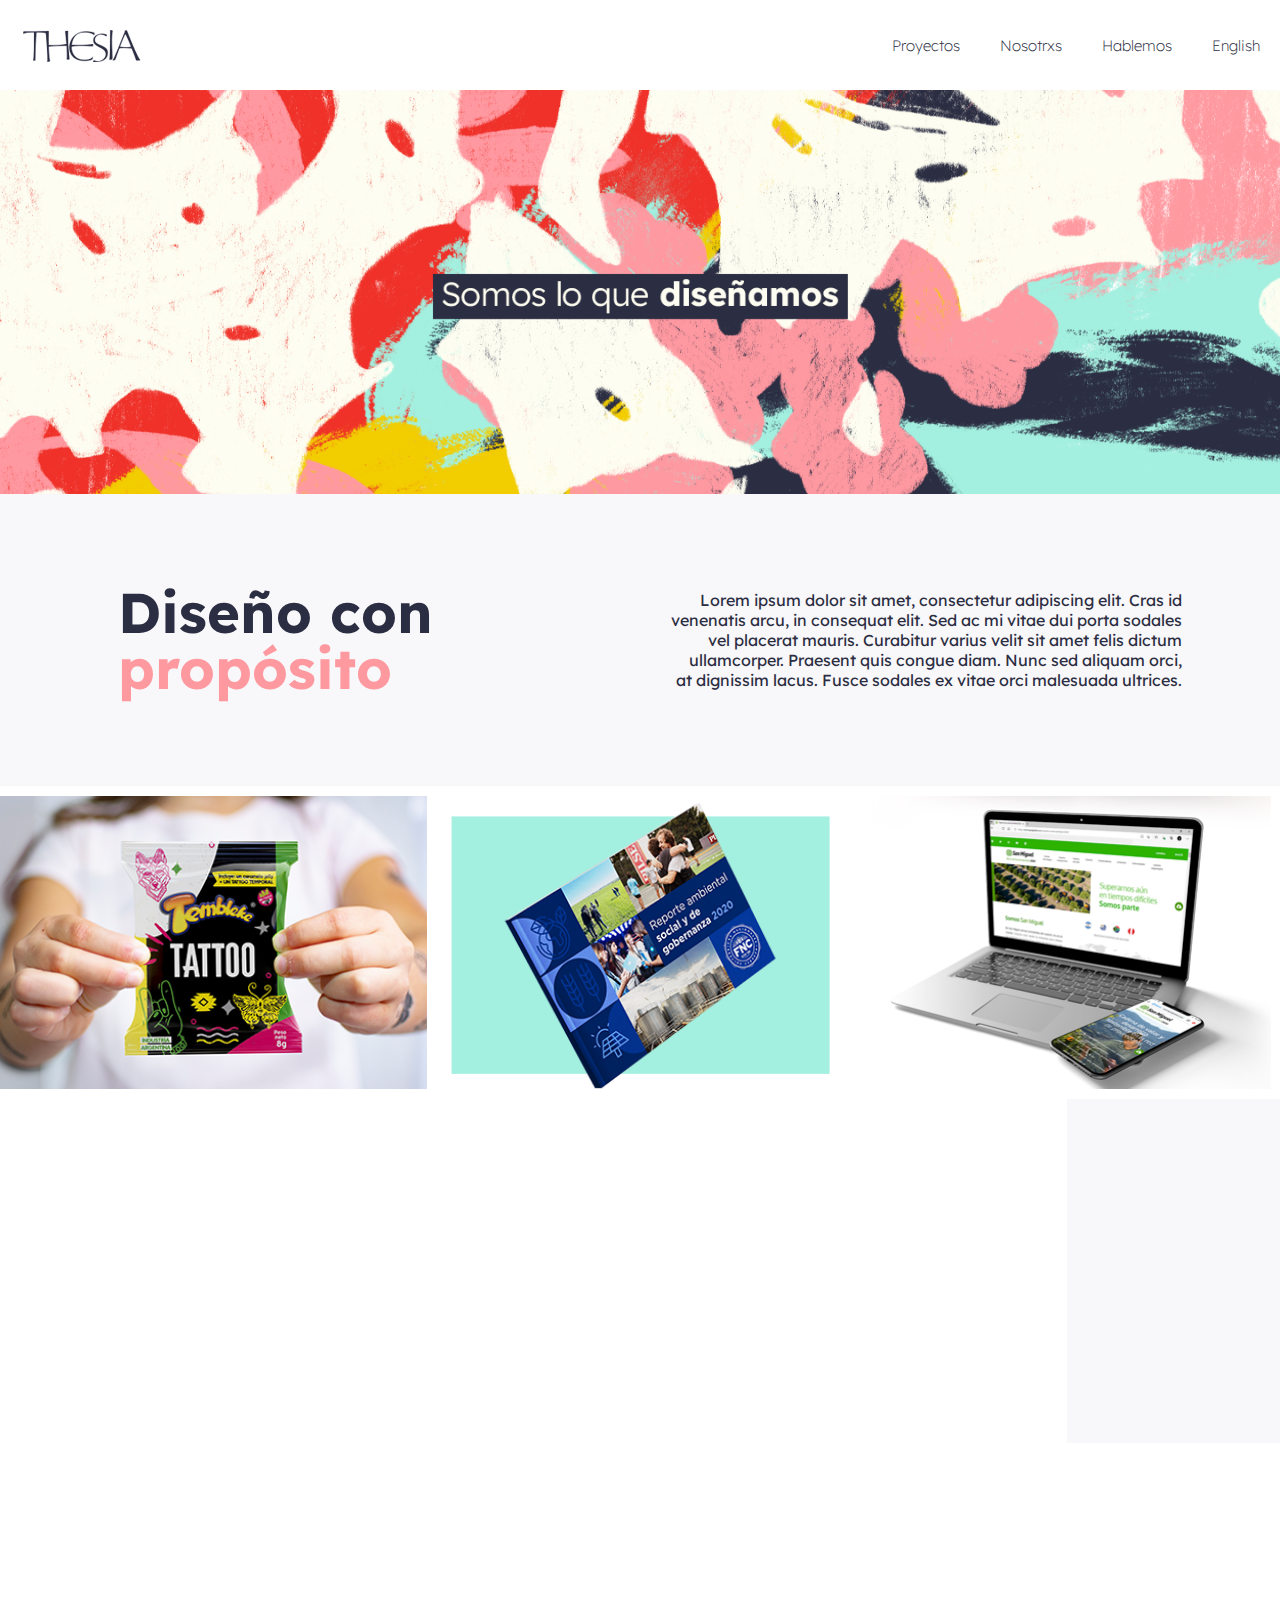
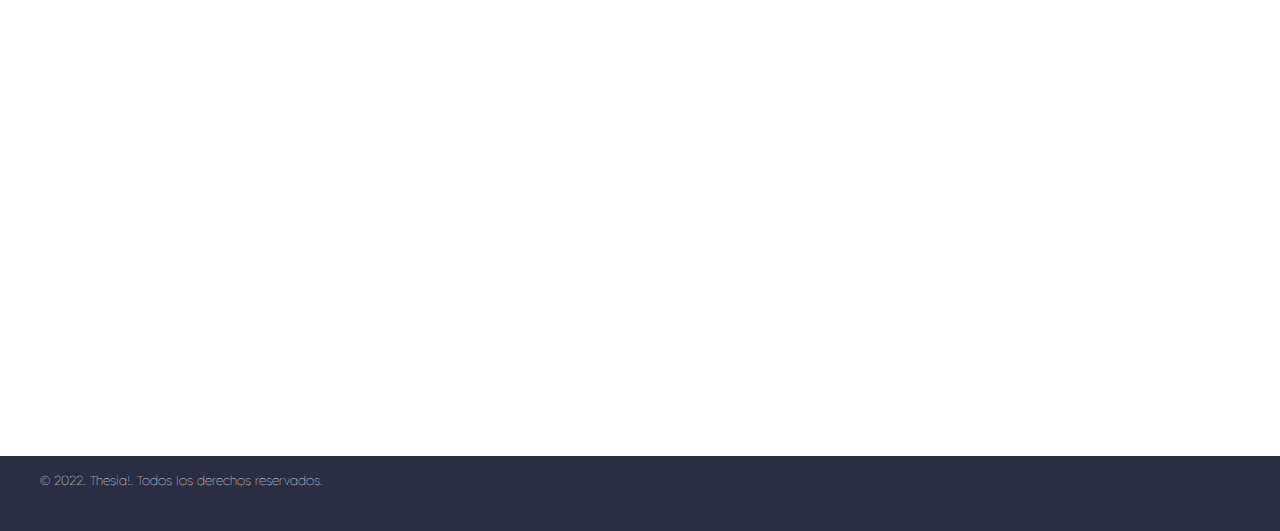
==== commit a09f6393: "Sume ajustes y detalles de colores y tipografia" ====
--- a/index.html
+++ b/index.html
@@ -61,7 +61,7 @@
 
         <!-- Diseño con proposito -->
         <div class="wow animate__animated animate__fadeInUp diseñoProposito">
-            <h2 class="diseñoTitulo">Diseño con<br>propósito</h2>
+            <h2 class="diseñoTitulo">Diseño con<br><span class="propositoTxt">propósito</span></h2>
             <p class="diseñoParrafo">Lorem ipsum dolor sit amet, consectetur adipiscing elit. Cras id venenatis arcu, in
                 consequat elit. Sed ac mi vitae dui porta sodales vel placerat mauris. Curabitur varius velit sit amet
                 felis dictum ullamcorper. Praesent quis congue diam. Nunc sed aliquam orci, at dignissim lacus. Fusce
@@ -97,7 +97,7 @@
 
         <!-- Somos lo que diseñamos -->
         <div class="diseñoSomos wow animate__animated animate__fadeInUp">
-            <h2 class="diseñoTitulo">Diseño con<br>propósito</h2>
+            <h2 class="diseñoTitulo">Diseño con<br><span class="propositoTxt">propósito</span></h2>
             <p class="diseñoParrafo">Lorem ipsum dolor sit amet, consectetur adipiscing elit. Cras id venenatis arcu, in
                 consequat elit. Sed ac mi vitae dui porta sodales vel placerat mauris. Curabitur varius velit sit amet
                 felis dictum ullamcorper. Praesent quis congue diam. Nunc sed aliquam orci, at dignissim lacus. Fusce
--- a/css/style.css
+++ b/css/style.css
@@ -82,39 +82,59 @@
   flex-wrap: wrap;
   justify-content: space-around;
   align-items: center;
-  padding-top: 5vh;
-  padding-bottom: 5vh; }
+  padding-top: 10vh;
+  padding-bottom: 10vh; }
+  .diseñoProposito .diseñoTitulo {
+    color: #2B2D42; }
+  .diseñoProposito .diseñoParrafo {
+    color: #2B2D42; }
+  .diseñoProposito .propositoTxt {
+    color: #ff99a0; }
 
 .img1 {
   grid-area: img1;
   background-image: url("../img/THS-Tembleke-Tattoo.png");
-  background-size: 100% 100%;
+  background-size: 50% 50%;
+  background-size: cover;
   margin-top: 10px; }
 
 .img2 {
   grid-area: img2;
   background-image: url("../img/THS-FNC-Reporte.png");
-  background-size: 100% 100%;
+  background-size: 50% 50%;
+  background-size: cover;
   margin-top: 10px; }
 
 .img3 {
   grid-area: img3;
-  background-color: #ff99a0;
+  background-image: url("../img/THS-SanMiguel.png");
+  background-size: 50% 50%;
+  background-size: contain;
+  background-repeat: no-repeat;
   margin-top: 10px; }
 
 .img4 {
   grid-area: img4;
-  background-color: #F8F7F9;
+  background-image: url("../img/THS-Tembleke-Fabrica.png");
+  background-size: 50% 50%;
+  background-size: contain;
+  background-repeat: no-repeat;
   margin-top: 10px; }
 
 .img5 {
   grid-area: img5;
-  background-color: #a3f0e0;
+  background-image: url("../img/THS-Molinos-Reporte.png");
+  background-size: 50% 50%;
+  background-size: contain;
+  background-repeat: no-repeat;
   margin-top: 10px; }
 
 .img6 {
   grid-area: img6;
-  background-color: #ff99a0;
+  background-image: url("../img/THS-Tembleke-SuperAcido.png");
+  background-size: 50% 50%;
+  background-size: contain;
+  background-repeat: no-repeat;
   margin-top: 10px; }
 
 .boton {
@@ -126,12 +146,20 @@
 
 .diseñoSomos {
   grid-area: diseñoSomos;
-  background-color: #ff99a0;
+  background-color: #F8F7F9;
   display: flex;
   flex-direction: row;
   flex-wrap: wrap;
   justify-content: space-around;
-  align-items: center; }
+  align-items: center;
+  padding-top: 10vh;
+  padding-bottom: 10vh; }
+  .diseñoSomos .diseñoTitulo {
+    color: #2B2D42; }
+  .diseñoSomos .diseñoParrafo {
+    color: #2B2D42; }
+  .diseñoSomos .propositoTxt {
+    color: #ef3129; }
 
 /* Banner Arboles */
 .bannerArboles {
@@ -159,7 +187,7 @@
   font-size: 56px;
   text-align: left;
   font-weight: 900;
-  color: #000000;
+  color: #2B2D42;
   line-height: 50px;
   position: absolute;
   left: 75%; }
@@ -443,7 +471,7 @@
   .grilla {
     display: grid;
     grid-template-columns: 1fr;
-    grid-template-rows: 90px 0.3fr 0.3fr 1fr 1fr 1fr 1fr 1fr 1fr 0.3fr 1fr 0.5fr 0.5fr;
+    grid-template-rows: 90px 0.2fr 0.2fr 0.7fr 1fr 1fr 1fr 1fr 1fr 0.3fr 1fr 0.5fr 0.5fr;
     gap: 0px 0px;
     grid-auto-flow: row;
     grid-template-areas: "header"@@ -468,21 +496,25 @@
     margin-bottom: 3%; }
   .diseñoProposito {
     grid-area: diseñoProposito;
-    background-color: yellow;
-    display: flex;
-    flex-direction: column; }
+    display: flex;
+    flex-direction: column;
+    padding-top: 5vh;
+    padding-bottom: 5vh; }
   .diseñoTitulo {
     font-family: 'Lexend', sans-serif;
-    font-size: 56px;
+    font-size: 48px;
     text-align: center;
-    line-height: 56px;
-    padding-top: 5%; }
+    line-height: 48px;
+    padding-top: 5%;
+    padding: 0px; }
   .diseñoParrafo {
     font-family: 'Lexend', sans-serif;
     width: 40%;
     text-align: center;
     width: 90%;
-    padding-top: 5%; }
+    padding: 0px;
+    margin-top: 3vh;
+    font-size: 13px; }
   .segundaLineaBoton {
     font-size: 30px;
     text-align: center;
@@ -580,7 +612,24 @@
 /* Chico */
 @media (max-width: 768px) and (min-width: 400px) {
   .grilla {
-    grid-template-rows: 110px 0.5fr 0.19fr 0.2fr 0.3fr 0.3fr 0.3fr 0.4fr 0.3fr 0.5fr 0.15fr; }
+    display: grid;
+    grid-template-columns: 1fr;
+    grid-template-rows: 90px 0.2fr 0.2fr 0.7fr 1fr 1fr 1fr 1fr 1fr 0.3fr 1fr 0.5fr 0.5fr;
+    gap: 0px 0px;
+    grid-auto-flow: row;
+    grid-template-areas: "header"+ "homeBanner"+ "homeBanner"+ "diseñoProposito"+ "img1"+ "img2"+ "img3"+ "img5"+ "img6"+ "boton"+ "diseñoSomos"+ "bannerArboles"+ "footer"; }
   .header {
     grid-area: header;
     display: flex;
@@ -590,7 +639,6 @@
     margin-bottom: 3%; }
   .diseñoProposito {
     grid-area: diseñoProposito;
-    background-color: yellow;
     display: flex;
     flex-direction: column; }
   .diseñoTitulo {
@@ -612,7 +660,7 @@
     color: #000000;
     line-height: 30px;
     position: absolute;
-    left: 55%; }
+    left: 75%; }
   /* PAGINA PROYECTOS */
   .proyectosMenu {
     display: flex;
